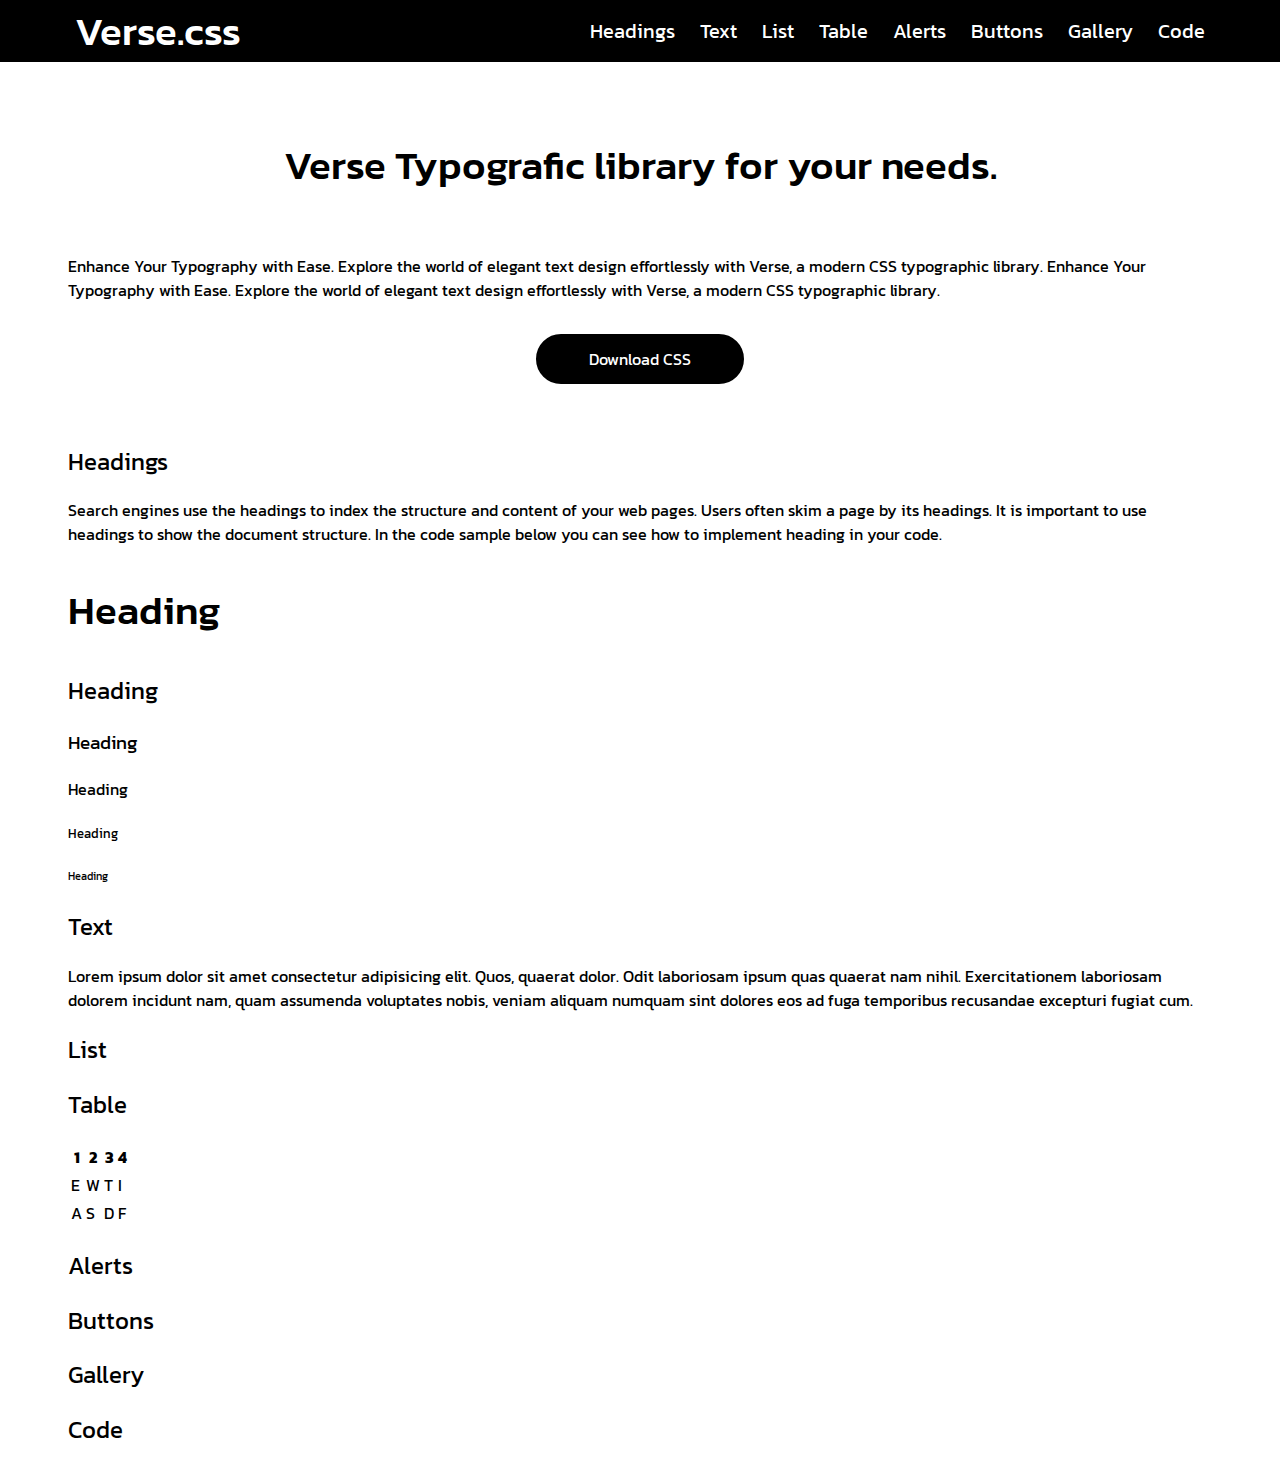
==== docs/html/index.html @ 88861021 "3.10. Update" ====
<!DOCTYPE html>
<html lang="en">
<head>
    <meta charset="UTF-8">
    <meta http-equiv="X-UA-Compatible" content="IE=edge">
    <meta name="viewport" content="width=device-width, initial-scale=1.0">
    <title>Verse.CSS</title>
    <link rel="stylesheet" href="../css/style.css">
    <link rel="stylesheet" href="../css/verse.css">
    <link rel="preconnect" href="https://fonts.googleapis.com">
<link rel="preconnect" href="https://fonts.gstatic.com" crossorigin>
<link rel="preconnect" href="https://fonts.googleapis.com">
<link rel="preconnect" href="https://fonts.gstatic.com" crossorigin>
<link href="https://fonts.googleapis.com/css2?family=Blinker:wght@100;300;400;700&family=Bodoni+Moda:ital,opsz,wght@0,6..96,400;0,6..96,500;0,6..96,600;0,6..96,700;0,6..96,800;1,6..96,400;1,6..96,500;1,6..96,600;1,6..96,700;1,6..96,800&family=Kanit:ital,wght@0,100;0,300;0,400;0,500;0,600;0,700;0,900;1,100;1,300;1,400;1,500;1,600;1,700;1,900&display=swap" rel="stylesheet">
</head>
<body>
  <header class="main-header">
    <nav class="navbar">
        <div class="navbar__title">
            <a href="#">Verse.css</a>
        </div>
        <ul class="navbar__menu">
            <li><a href="#headings">Headings</a></li>
            <li><a href="#text">Text</a></li>
            <li><a href="#list">List</a></li>
            <li><a href="#table">Table</a></li>
            <li><a href="#alerts">Alerts</a></li>
            <li><a href="#buttons">Buttons</a></li>
            <li><a href="#gallery">Gallery</a></li>
            <li><a href="#code">Code</a></li>
        </ul>
    </nav>
  </header>
  <main>
      <section class="first">
          <h1>Verse Typografic library for your needs.</h1>
          <p>
            Enhance Your Typography with Ease. Explore the world of elegant text design effortlessly with Verse, a modern CSS typographic library. Enhance Your Typography with Ease. Explore the world of elegant text design effortlessly with Verse, a modern CSS typographic library.
          </p>
          <a class="button" href="">Download CSS</a>
      </section>
      <section id="headings">
          <h2>Headings</h2>
          <p>Search engines use the headings to index the structure and content of your web pages. Users often skim a page by its headings. It is important to use headings to show the document structure. In the code sample below you can see how to implement heading in your code.</p>
          <h2 class="fake-h1">Heading</h2>
          <h2>Heading</h2>
          <h3>Heading</h3>
          <h4>Heading</h4>
          <h5>Heading</h5>
          <h6>Heading</h6>
      </section>
      <section id="text">
          <h2>Text</h2>
          <p>Lorem ipsum dolor sit amet consectetur adipisicing elit. Quos, quaerat dolor. Odit laboriosam ipsum quas quaerat nam nihil. Exercitationem laboriosam dolorem incidunt nam, quam assumenda voluptates nobis, veniam aliquam numquam sint dolores eos ad fuga temporibus recusandae excepturi fugiat cum.</p>
      </section>
      <section id="list">
          <h2>
              List
          </h2>
      </section>
      <section id="table">
          <h2>Table</h2>
          <table>
              <thead>
                  <tr>
                  <th>1</th>
                  <th>2</th>
                  <th>3</th>
                  <th>4</th>
                </tr>
              </thead>
              <tbody>
                  <tr>
                    <td>E</td>
                    <td>W</td>
                    <td>T</td>
                    <td>I</td>
                  </tr>
                  <tr>
                    <td>A</td>
                    <td>S</td>
                    <td>D</td>
                    <td>F</td>
                  </tr>
              </tbody>
          </table>
      </section>
      <section id="alerts">
        <h2>Alerts</h2>
      </section>
      <section id="buttons">
          <h2>Buttons</h2>
      </section>
      <section id="gallery">
          <h2>Gallery</h2>
      </section>
      <section id="code">
          <h2>Code</h2>
      </section>
  </main>
</body>
</html>
---- docs/css/style.css ----
.main-header{
    padding: 0px 75px;
    background-color: black;
    position: fixed;
    top: 0;
    left: 0;
    right: 0;
}

.navbar{
    display: flex;
    justify-content: space-between;
    align-items: center;
}

.navbar__menu{
    display: flex;
    list-style: none;
}

.navbar__menu > li > a{
    color: white;
    margin-left: 25px;
    font-weight: 400;
    font-size: 20px;
    text-decoration: none;

}

.navbar__menu > li > a:hover{
    color: white;
    margin-left: 25px;
    font-weight: 400;
    font-size: 20px;
    text-decoration: underline;

}

.navbar__title > a {
    text-decoration: none;
    font-size: 40px;
    color: white;
    font-weight: 500;
}

.first{
    padding: 100px 60px 40px;
    display: flex;
    justify-content: center;
    flex-wrap: wrap;
}

.first > p{
    padding: 1em 0em
}

.fake-h1{
    font-size: 40px;
    font-weight: 500;
}

section{
    padding: 0px 60px 0px;
}
---- docs/css/verse.css ----
@import url('https://fonts.googleapis.com/css2?family=Blinker:wght@100;300;400;700&family=Bodoni+Moda:ital,opsz,wght@0,6..96,400;0,6..96,500;0,6..96,600;0,6..96,700;0,6..96,800;1,6..96,400;1,6..96,500;1,6..96,600;1,6..96,700;1,6..96,800&family=Kanit:ital,wght@0,100;0,300;0,400;0,500;0,600;0,700;0,900;1,100;1,300;1,400;1,500;1,600;1,700;1,900&display=swap');

html {
    scroll-behavior: smooth;
  }

body{
font-family: 'Kanit', sans-serif;
font-family: 'Kanit', serif;
}

h1{
    font-size: 40px;
    font-weight: 500;
}

h2{
    font-size: 24px;
    font-weight: 400;
}

h3, h4, h5, h6{
    font-weight: 400;
}

.background{
    position: absolute;
    right: 0;
    bottom: 0;
    z-index: -1 ;
}

.button{
    padding: 10px 50px;
    background-color: black;
    color: white;
    text-decoration: none;
    border-radius: 40px;
    border: solid 3px black;
}

.button:hover{
    padding: 10px 50px;
    background-color: white;
    color: black;
    border-radius: 40px;
    border: solid 3px black;
    transition: 0.2s 0s;
}
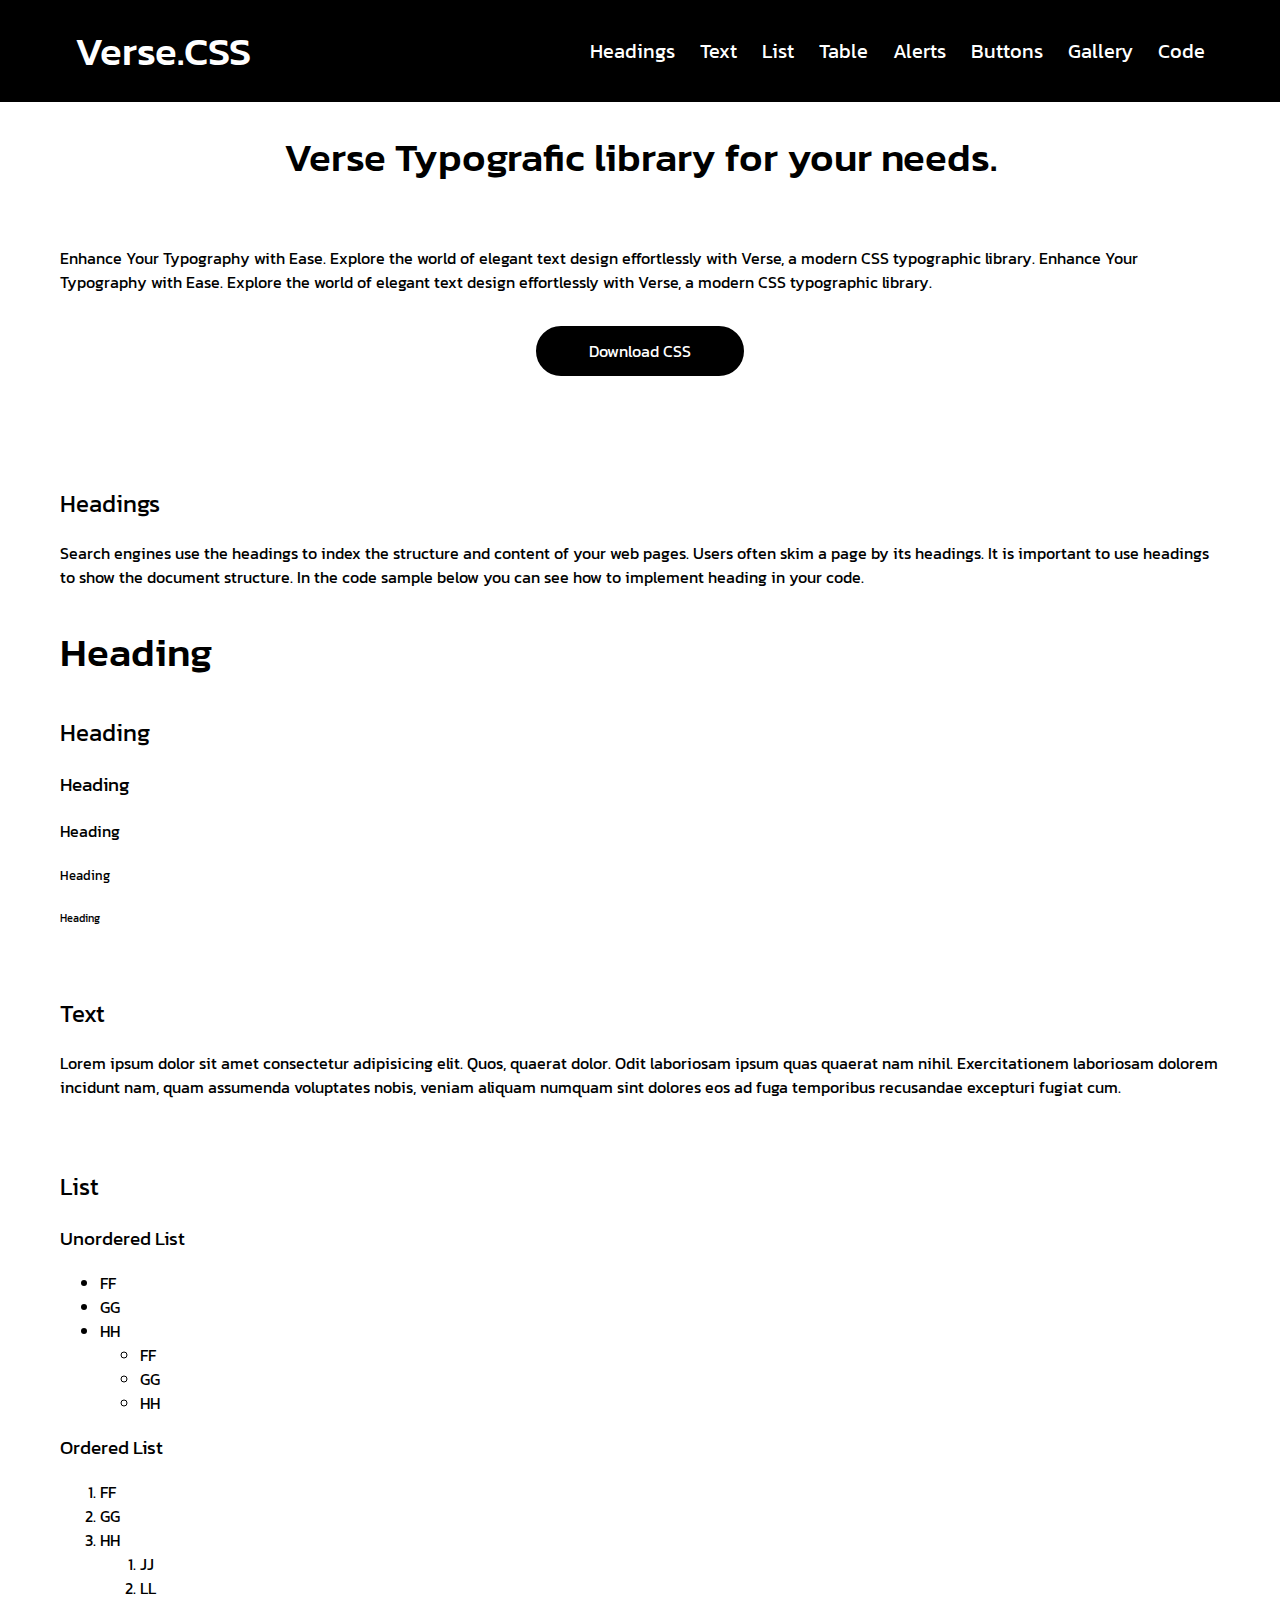
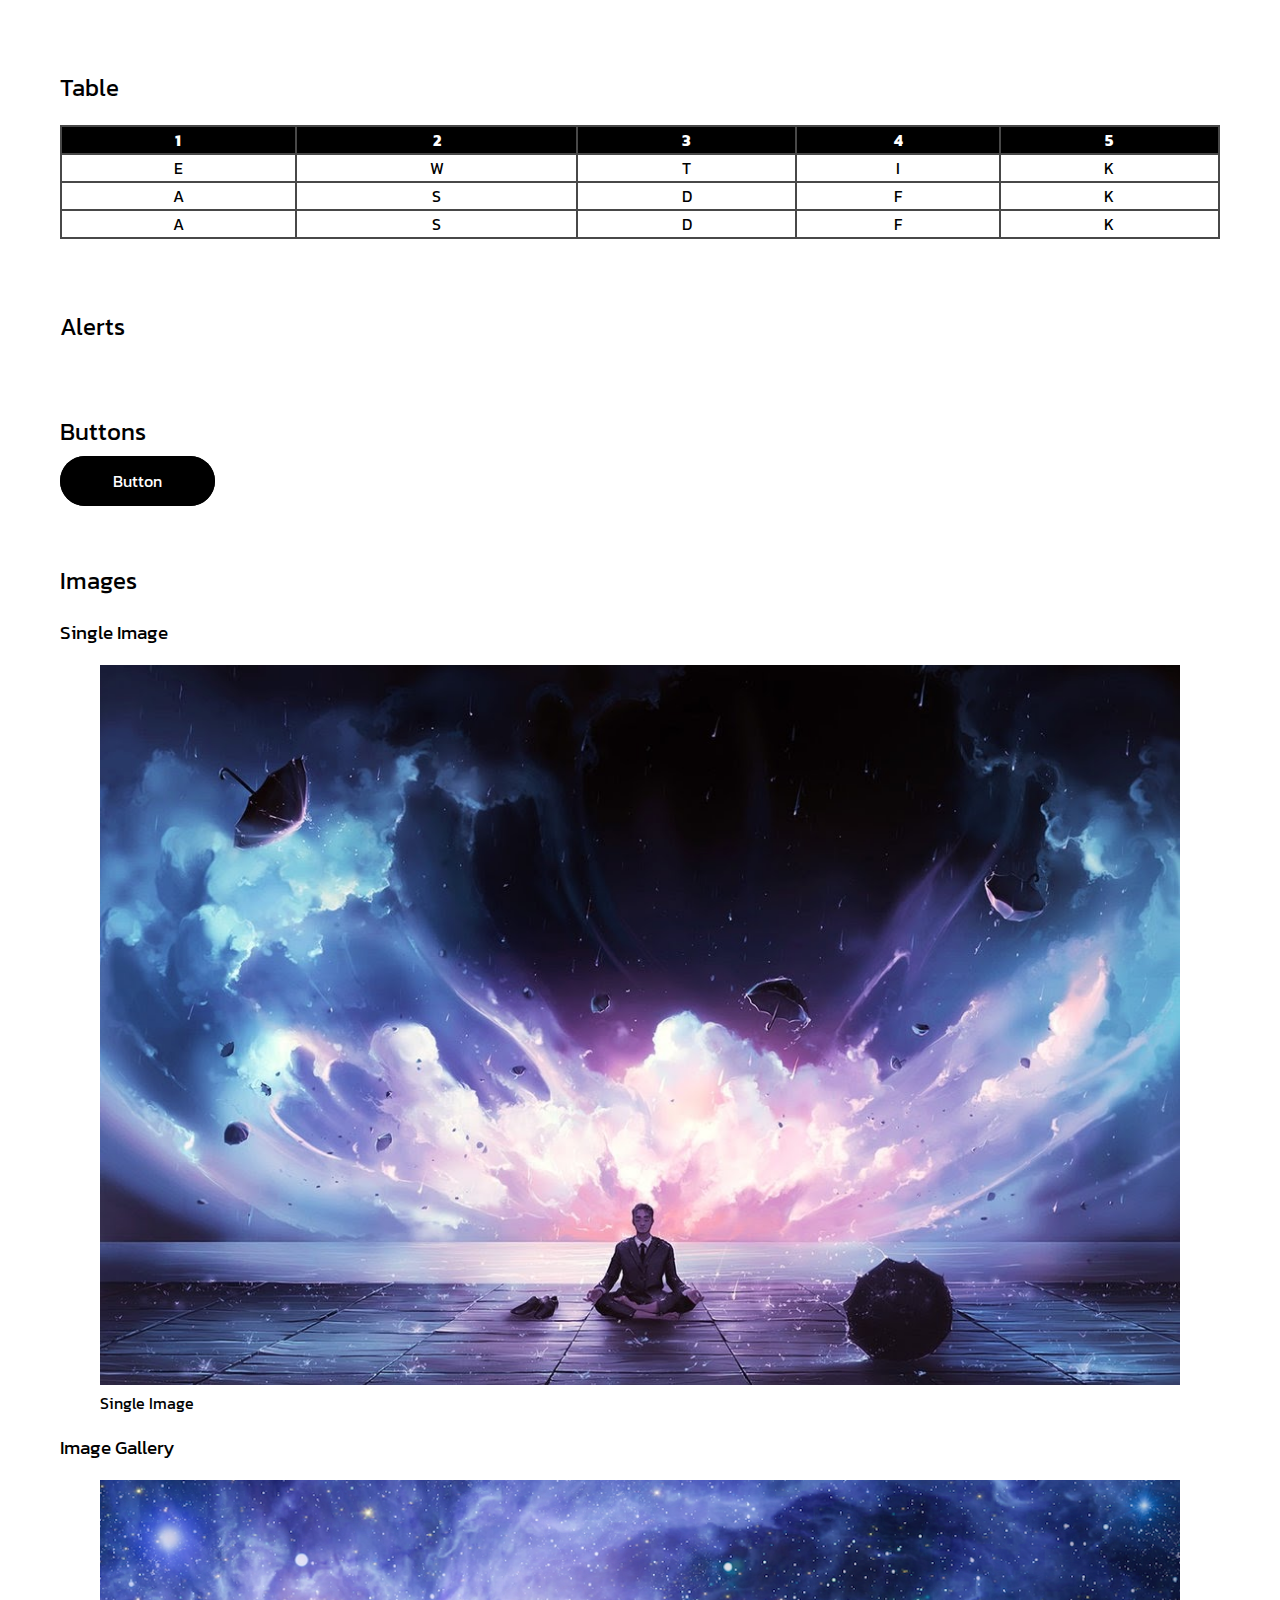
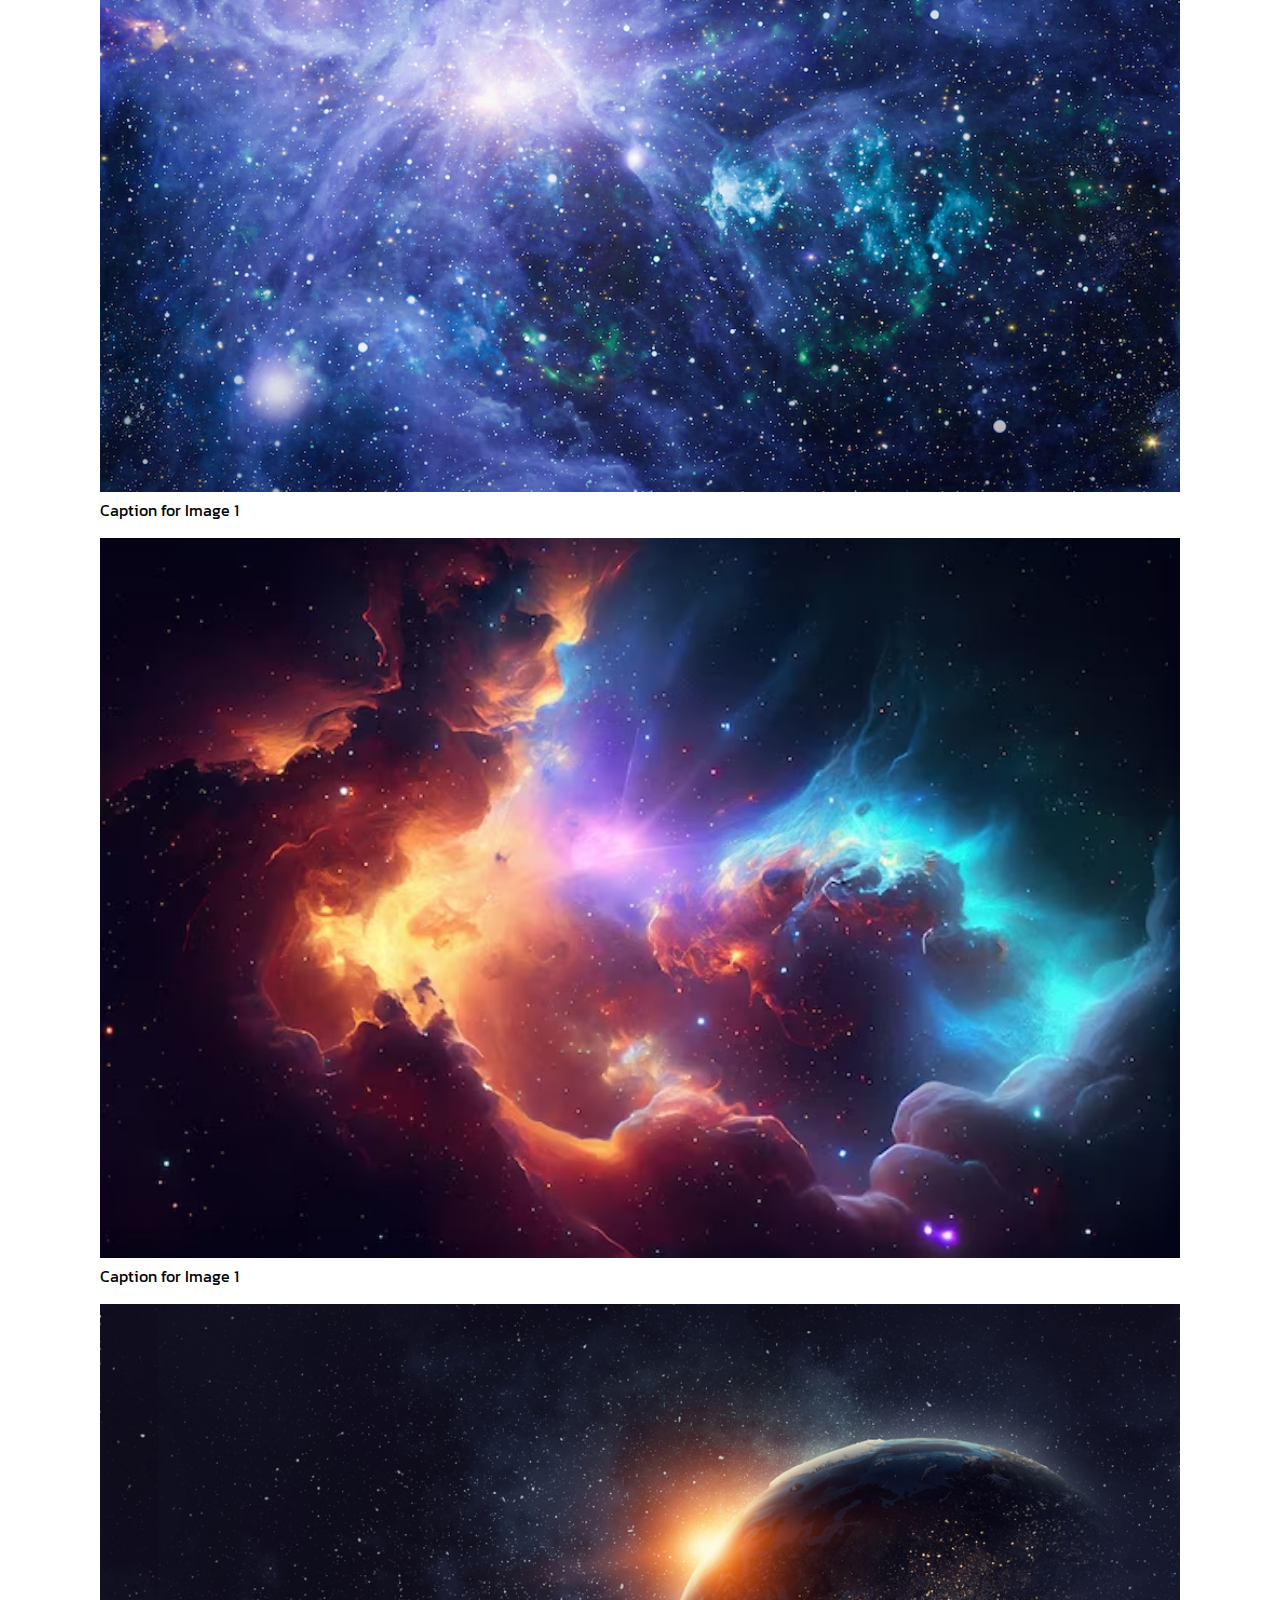
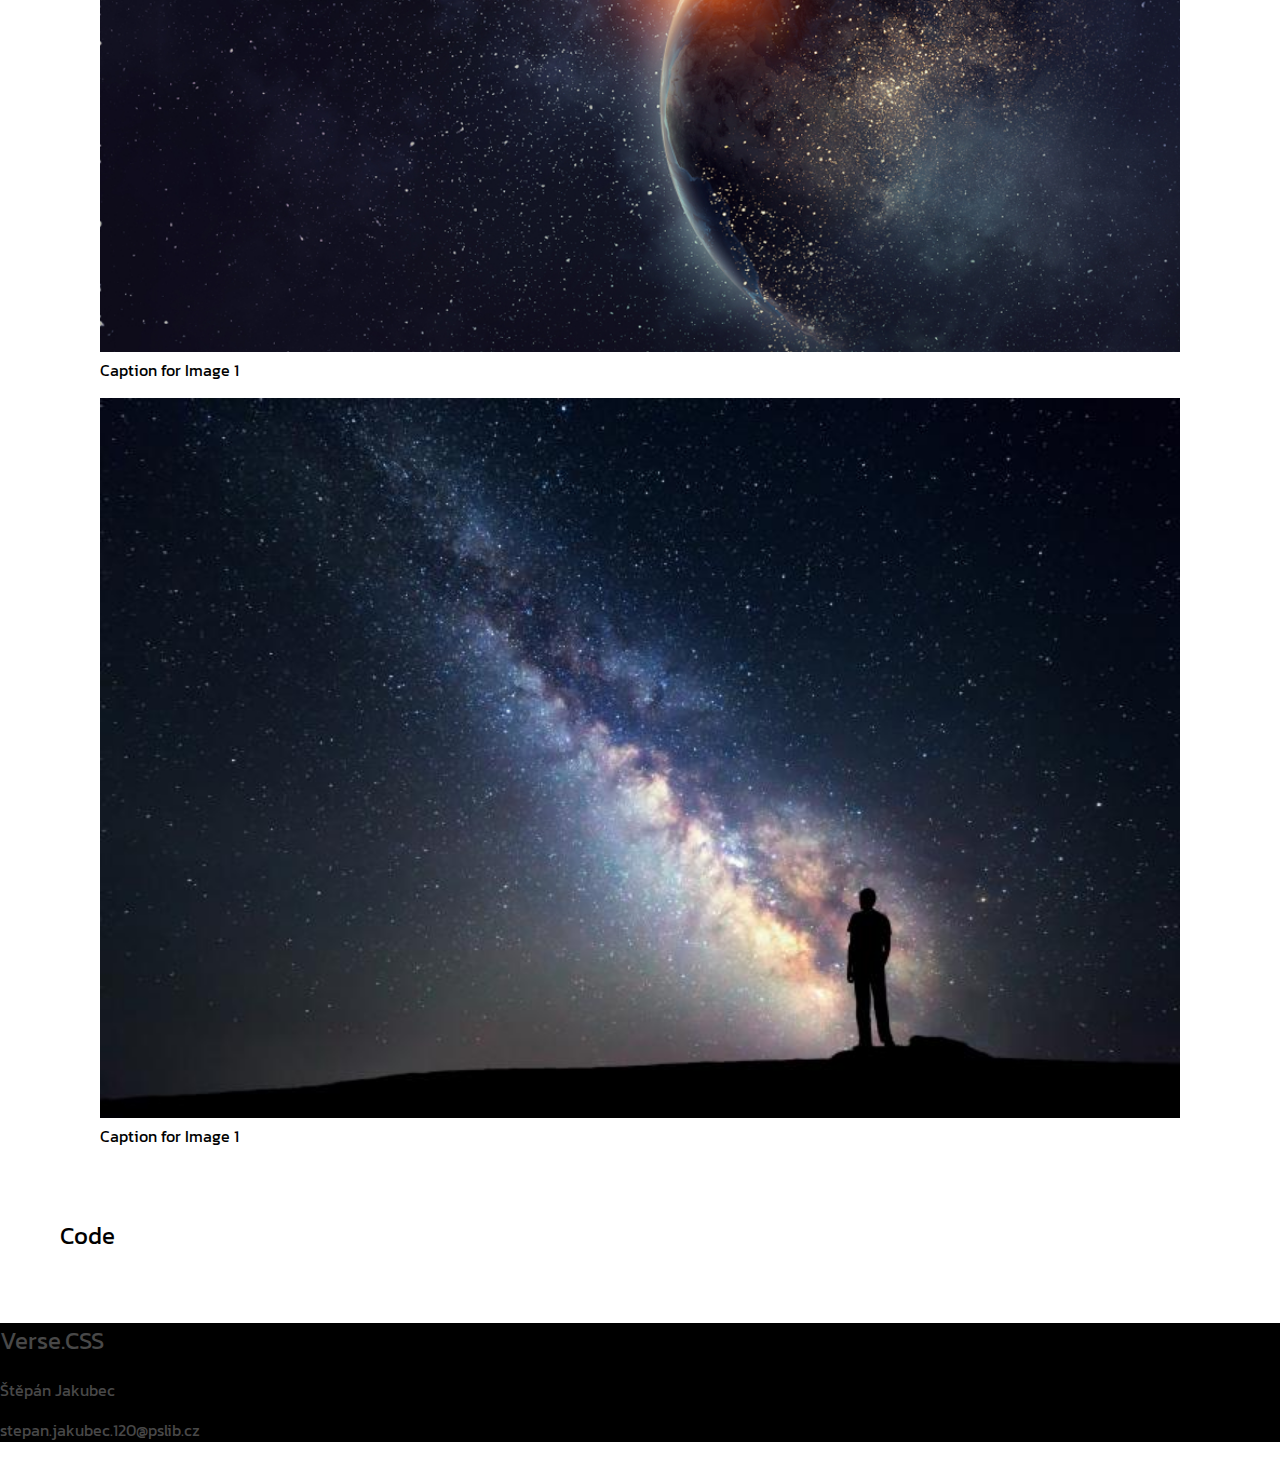
==== commit 6cb3eef4: "11.10 update" ====
--- a/docs/html/index.html
+++ b/docs/html/index.html
@@ -4,9 +4,11 @@
     <meta charset="UTF-8">
     <meta http-equiv="X-UA-Compatible" content="IE=edge">
     <meta name="viewport" content="width=device-width, initial-scale=1.0">
+   <script src="../JS/hamburger.js"></script>
     <title>Verse.CSS</title>
     <link rel="stylesheet" href="../css/style.css">
     <link rel="stylesheet" href="../css/verse.css">
+   <link rel="stylesheet" href="../css/hamburger.css">
     <link rel="preconnect" href="https://fonts.googleapis.com">
 <link rel="preconnect" href="https://fonts.gstatic.com" crossorigin>
 <link rel="preconnect" href="https://fonts.googleapis.com">
@@ -17,9 +19,10 @@
   <header class="main-header">
     <nav class="navbar">
         <div class="navbar__title">
-            <a href="#">Verse.css</a>
+            <a href="#">Verse.CSS</a>
         </div>
-        <ul class="navbar__menu">
+        <div class="navbar__menu">
+          <ul>
             <li><a href="#headings">Headings</a></li>
             <li><a href="#text">Text</a></li>
             <li><a href="#list">List</a></li>
@@ -28,7 +31,26 @@
             <li><a href="#buttons">Buttons</a></li>
             <li><a href="#gallery">Gallery</a></li>
             <li><a href="#code">Code</a></li>
-        </ul>
+          </ul>
+        </div>
+        <div class="hamburger-row">
+          <a href="javascript:void(0)" class="hamburger hamburger-btn hamburger-zone">
+              <span></span>
+              <span></span>
+              <span></span>
+          </a>
+      </div>
+        <ul class="navbar__list hamburger-zone">
+          <li class="navbar--active"><a href="#headings">Headings</a></li>
+          <li><a href="#text">Text</a></li>
+          <li><a href="#list">List</a></li>
+          <li><a href="#table">Table</a></li>
+          <li><a href="#alerts">Alerts</a></li>
+          <li><a href="#buttons">Buttons</a></li>
+          <li><a href="#gallery">Gallery</a></li>
+          <li><a href="#code">Code</a></li>
+          
+      </ul>
     </nav>
   </header>
   <main>
@@ -57,6 +79,27 @@
           <h2>
               List
           </h2>
+          <h3>Unordered List</h3>
+          <ul>
+              <li>FF</li>
+              <li>GG</li>
+              <li>HH</li>
+              <ul>
+                  <li>FF</li>
+                  <li>GG</li>
+                  <li>HH</li>
+              </ul>
+          </ul>
+          <h3>Ordered List</h3>
+          <ol>
+              <li>FF</li>
+              <li>GG</li>
+              <li>HH</li>
+              <ol>
+                  <li>JJ</li>
+                  <li>LL</li>
+              </ol>
+          </ol>
       </section>
       <section id="table">
           <h2>Table</h2>
@@ -67,6 +110,7 @@
                   <th>2</th>
                   <th>3</th>
                   <th>4</th>
+                  <th>5</th>
                 </tr>
               </thead>
               <tbody>
@@ -75,12 +119,21 @@
                     <td>W</td>
                     <td>T</td>
                     <td>I</td>
+                    <td>K</td>
                   </tr>
                   <tr>
                     <td>A</td>
                     <td>S</td>
                     <td>D</td>
                     <td>F</td>
+                    <td>K</td>
+                  </tr>
+                  <tr>
+                    <td>A</td>
+                    <td>S</td>
+                    <td>D</td>
+                    <td>F</td>
+                    <td>K</td>
                   </tr>
               </tbody>
           </table>
@@ -90,13 +143,38 @@
       </section>
       <section id="buttons">
           <h2>Buttons</h2>
+          <a class="button" href="#">Button</a>
       </section>
       <section id="gallery">
-          <h2>Gallery</h2>
+          <h2>Images</h2>
+          <h3>Single Image</h3>
+          <figure>
+          <img class="single" src="../Images/09-Eureka-Rolando-Cyril-AquaSixio-Digital-Art-in-a-Universe-between-Surreal-and-Fantasy-www-designstack-co.jpg" alt="">
+          <figcaption class="caption">Single Image</figcaption>
+        </figure>
+          <h3>Image Gallery</h3>
+          <div class="image-gallery">
+          <figure><img class="single" src="../Images/rwow8CCG3C3GrqHGiK8qcJ.jpg" alt="">
+            <figcaption class="caption">Caption for Image 1</figcaption></figure>
+          <figure><img class="single" src="../Images/ultra-detailed-nebula-abstract-wallpaper-4_1562-749.avif" alt="">
+            <figcaption class="caption">Caption for Image 1</figcaption></figure>
+          <figure><img class="single" src="../Images/universe.jpg" alt="">
+            <figcaption class="caption">Caption for Image 1</figcaption></figure>
+          <figure><img class="single" src="../Images/gettyimages-513298210_credit_den-belitsky.jpg" alt="">
+            <figcaption class="caption">Caption for Image 1</figcaption></figure>
+        </div>
       </section>
       <section id="code">
           <h2>Code</h2>
       </section>
   </main>
+  <footer class="ending">
+    <div class="ending__info">
+      <h2 class="ending__title">Verse.CSS</h2>
+      <p class="ending__name">Štěpán Jakubec</p>
+      <p class="ending__email">stepan.jakubec.120@pslib.cz</p>
+
+    </div>
+  </footer>
 </body>
 </html>
--- a/docs/css/style.css
+++ b/docs/css/style.css
@@ -1,12 +1,29 @@
+
+
+:root {
+    --white: #fff;
+    --black: #000;
+    --gray: #484848;
+}
+
+body{
+    margin: 0;
+}
+
+main{
+    max-width: 1300px;
+    margin: 0 auto;
+}
 
 
 .main-header{
-    padding: 0px 75px;
+    padding: 20px 75px;
     background-color: black;
     position: fixed;
     top: 0;
     left: 0;
     right: 0;
+    z-index: 2;
 }
 
 .navbar{
@@ -15,34 +32,16 @@
     align-items: center;
 }
 
-.navbar__menu{
-    display: flex;
-    list-style: none;
-}
-
-.navbar__menu > li > a{
-    color: white;
-    margin-left: 25px;
-    font-weight: 400;
-    font-size: 20px;
-    text-decoration: none;
-
-}
-
-.navbar__menu > li > a:hover{
-    color: white;
-    margin-left: 25px;
-    font-weight: 400;
-    font-size: 20px;
-    text-decoration: underline;
-
-}
 
 .navbar__title > a {
     text-decoration: none;
     font-size: 40px;
     color: white;
     font-weight: 500;
+}
+
+section{
+    margin-bottom: 70px;
 }
 
 .first{
@@ -63,4 +62,81 @@
 
 section{
     padding: 0px 60px 0px;
+}
+
+footer{
+    background-color: black;
+}
+
+@media (max-width: 1000px){
+    .navbar__menu{
+        display: none;
+    }
+}
+
+@media (min-width: 1000px){
+
+ 
+.navbar__menu{
+    display: flex;
+    list-style: none;
+}
+
+.navbar__menu > ul {
+    display: flex;
+    list-style: none;
+}
+
+.navbar__menu  li  a{
+    color: white;
+    margin-left: 25px;
+    font-weight: 400;
+    font-size: 20px;
+    text-decoration: none;
+
+}
+
+.navbar__menu  li  a:hover{
+    color: white;
+    margin-left: 25px;
+    font-weight: 400;
+    font-size: 20px;
+    text-decoration: underline;
+
+}
+}
+
+.navbar__list{
+    transform: translateX(1000px);
+    transition: 0.35s;
+    position: absolute;
+    background-color: var(--gray);
+    list-style-type: none;
+    left: 0;
+    right: 0;
+    top: 5em;
+    padding: 0;
+    text-align: center;
+}
+
+.navbar__list.active{
+   transform: translateX(0);
+   transition: 00.35s;
+}
+
+.navbar__list li {
+    padding-bottom: 8px;
+    border-bottom: rgb(0, 0, 0) 5px solid;
+    padding: 15px;
+
+}
+
+.navbar__list li a {
+    color: white;
+    text-decoration: none;
+}
+
+.ending{
+    background-color: var(--black);
+    color: var(--gray);
 }--- a/docs/css/verse.css
+++ b/docs/css/verse.css
@@ -1,13 +1,17 @@
 @import url('https://fonts.googleapis.com/css2?family=Blinker:wght@100;300;400;700&family=Bodoni+Moda:ital,opsz,wght@0,6..96,400;0,6..96,500;0,6..96,600;0,6..96,700;0,6..96,800;1,6..96,400;1,6..96,500;1,6..96,600;1,6..96,700;1,6..96,800&family=Kanit:ital,wght@0,100;0,300;0,400;0,500;0,600;0,700;0,900;1,100;1,300;1,400;1,500;1,600;1,700;1,900&display=swap');
+
+:root {
+    --white: #fff;
+    --black: #000;
+    --gray: #484848;
+}
 
 html {
     scroll-behavior: smooth;
+    font-family: 'Kanit', sans-serif;
+font-family: 'Kanit', serif;
   }
 
-body{
-font-family: 'Kanit', sans-serif;
-font-family: 'Kanit', serif;
-}
 
 h1{
     font-size: 40px;
@@ -23,17 +27,10 @@
     font-weight: 400;
 }
 
-.background{
-    position: absolute;
-    right: 0;
-    bottom: 0;
-    z-index: -1 ;
-}
-
 .button{
     padding: 10px 50px;
     background-color: black;
-    color: white;
+    color: var(--white);
     text-decoration: none;
     border-radius: 40px;
     border: solid 3px black;
@@ -46,4 +43,27 @@
     border-radius: 40px;
     border: solid 3px black;
     transition: 0.2s 0s;
-}+}
+
+table{
+    border-collapse: collapse;
+    display: table;
+    width: 100%;
+}
+
+thead{
+    background-color: black;
+    color: white;
+}
+
+th, td{
+    
+    border: solid 2px #484848;
+    border-collapse: collapse;
+    text-align: center;
+}
+
+.single {
+    width: 100%;
+}
+
--- a/docs/css/hamburger.css
+++ b/docs/css/hamburger.css
@@ -0,0 +1,63 @@
+.hamburger {
+    --rotate-time: .15s;
+    --move-time: .1s;
+}
+
+.hamburger {
+    width: 60px;
+    height: 45px;
+    position: absolute;
+    top: 30%;
+}
+  
+.hamburger span {
+    position: absolute;
+    height: 9px;
+    width: 100%;
+    background: #ffffff;
+    border-radius: 4.5px;
+    left: 0;
+}
+
+.hamburger span:nth-child(1) { top: 0px; 
+    transition: 0.2s;}
+  
+.hamburger span:nth-child(2) { top: 18px;
+    transition: 0.5s;}
+  
+.hamburger span:nth-child(3) { bottom: 0px; 
+    transition: 0.2s;}
+
+@media screen and (max-width: 1000px) { 
+   
+
+    .hamburger.active span:nth-child(1){
+        transform: rotateZ(45deg);
+        transition: 0.2s;
+        top: 18px;
+    }
+
+    .hamburger.active span:nth-child(2){
+        transform: translate(100px);
+        transition: 0.5s 0.2s;
+        opacity: 0;
+        overflow: hidden;
+    }
+
+    .hamburger.active span:nth-child(3){
+        transform: rotateZ(-45deg);
+        transition: 0.2s;
+        top: 18px;
+    }
+
+}
+
+@media screen and (min-width: 1000px){
+    .hamburger-row{
+        display: none;
+    }
+
+    .navbar__list{
+        display: none;
+    }
+}
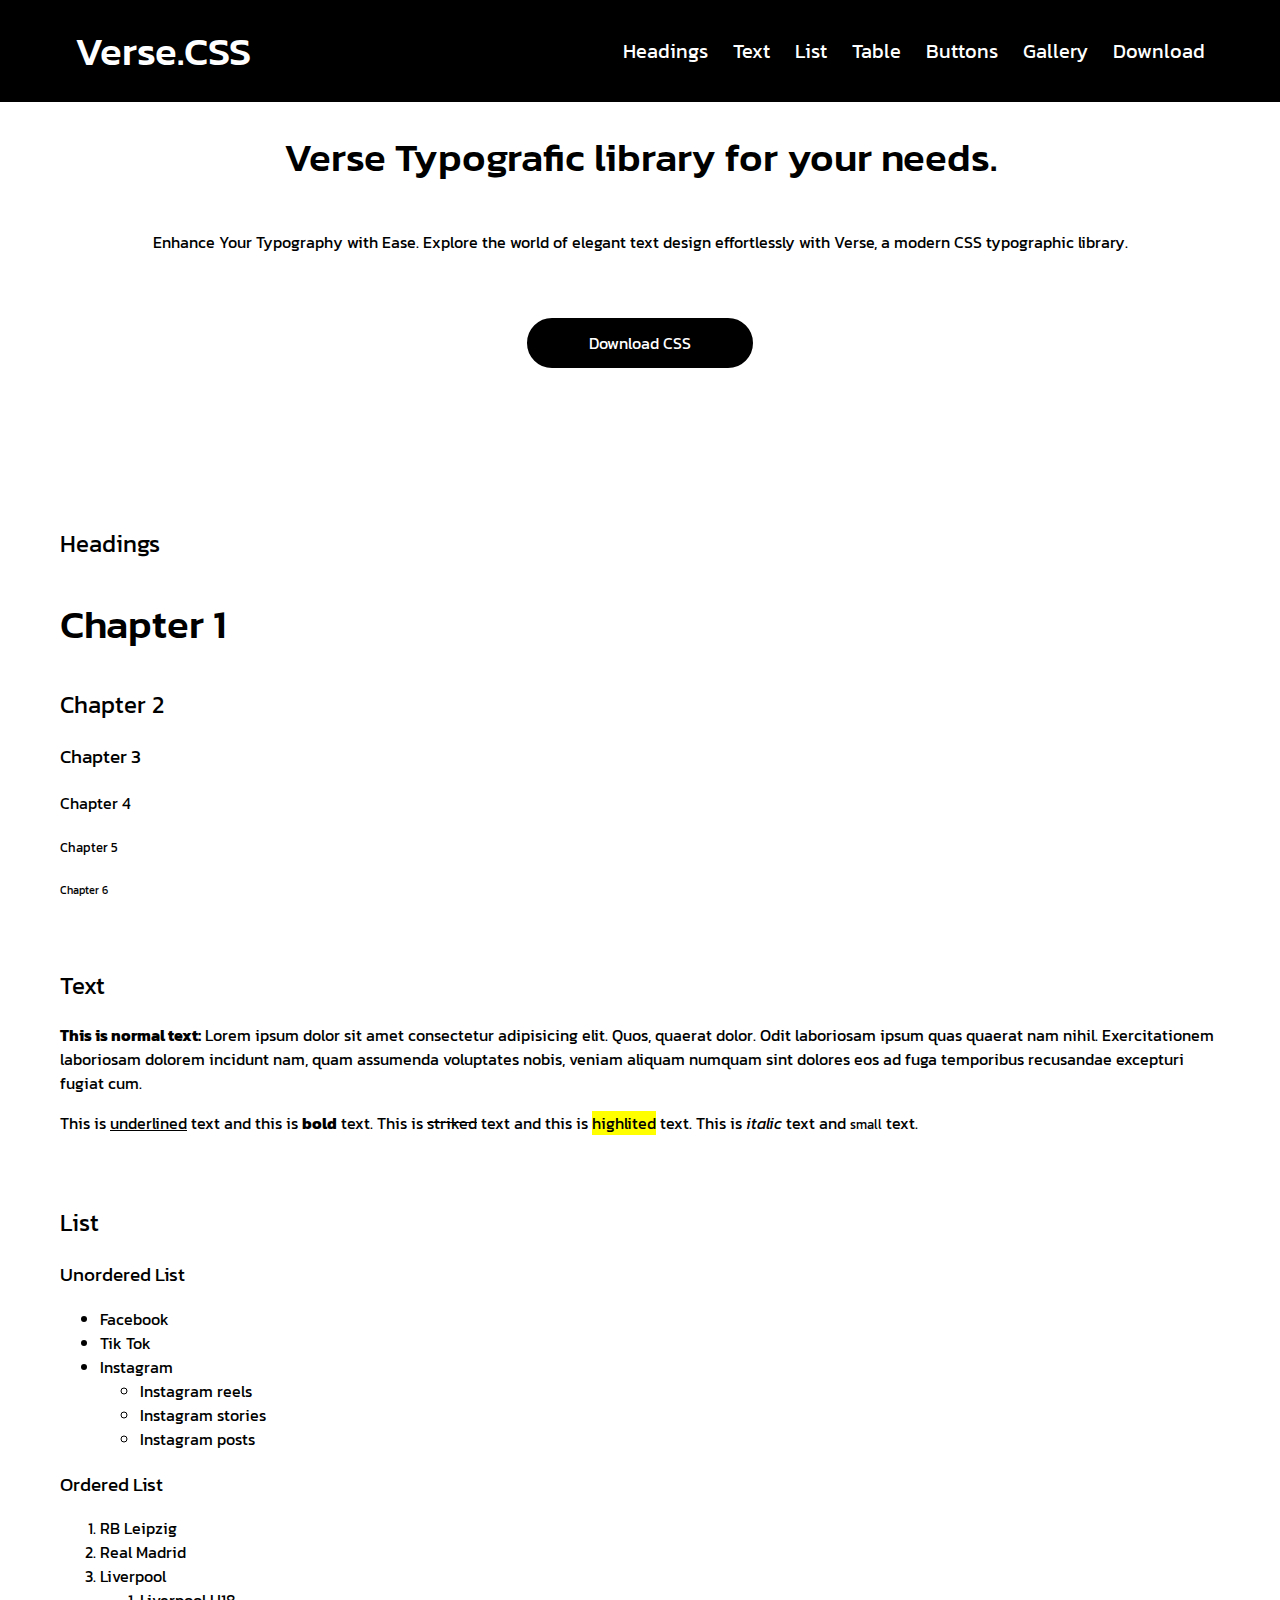
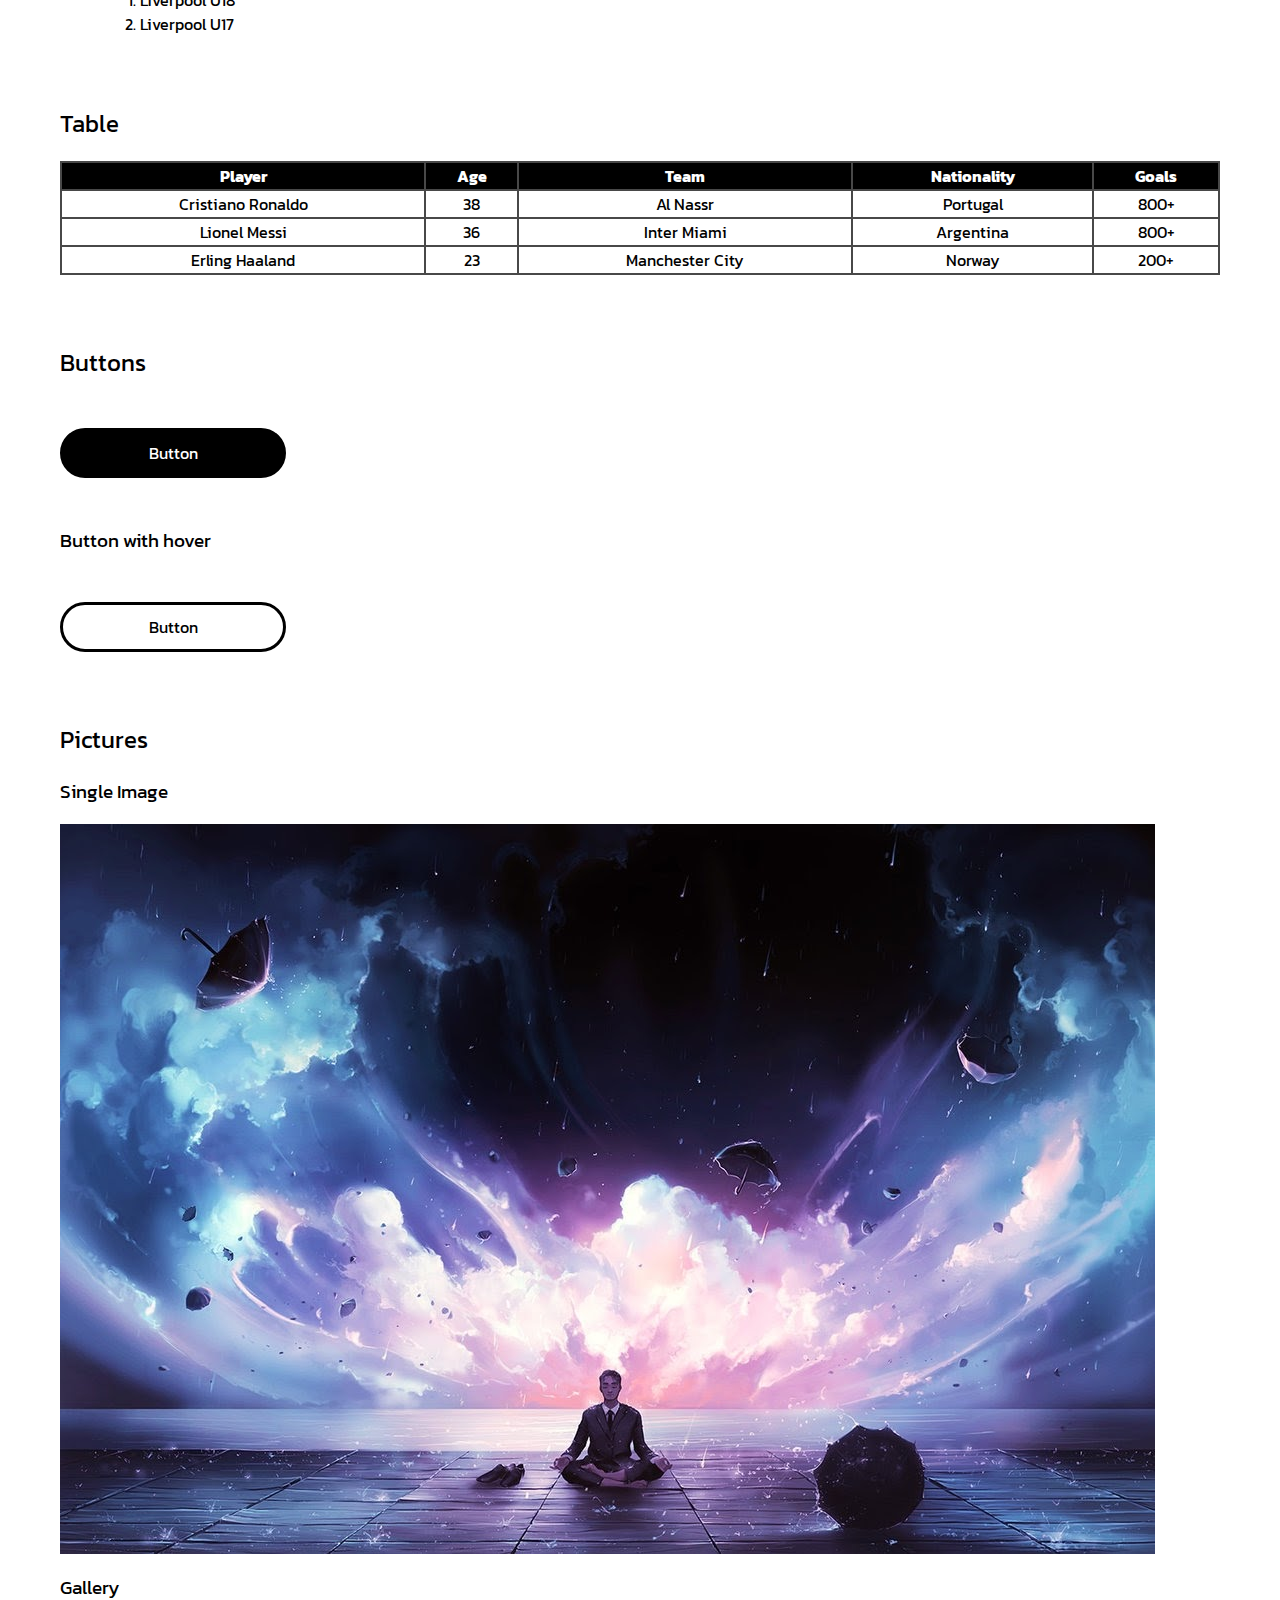
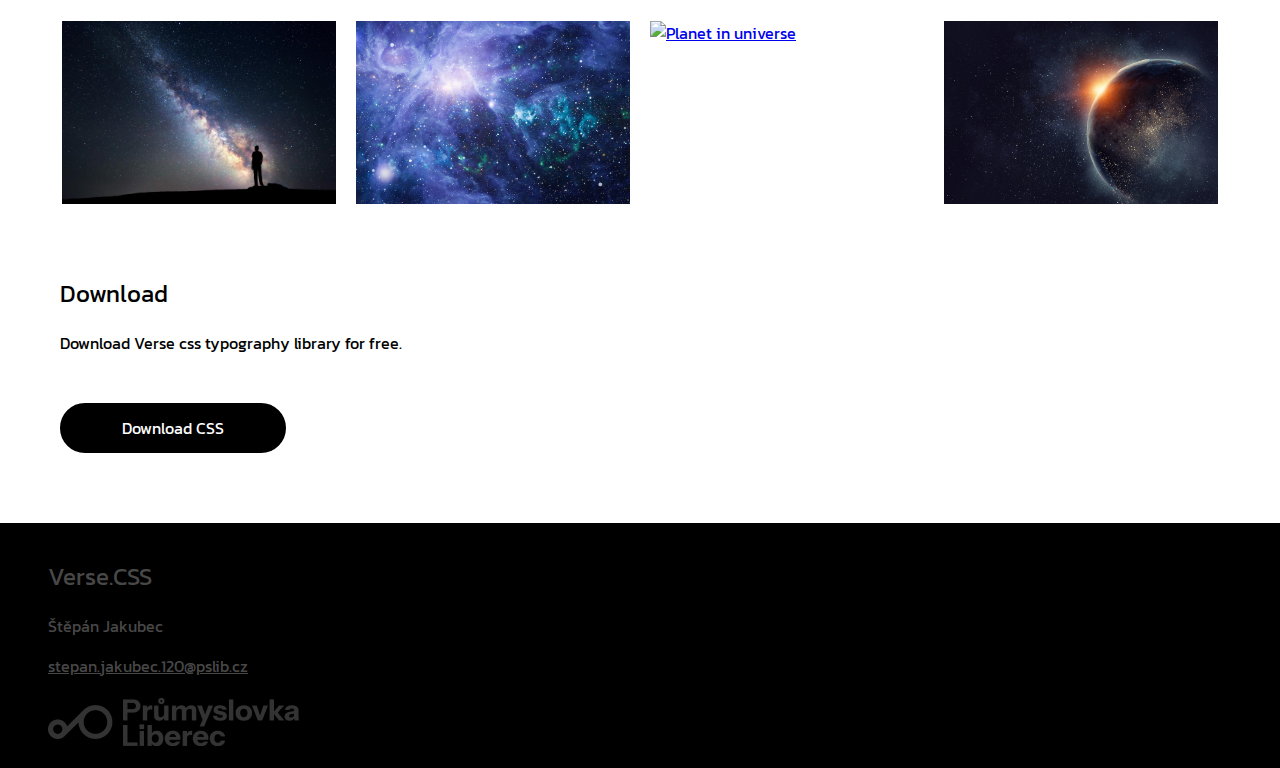
==== commit 6a9ea6d0: "15.10 update" ====
--- a/docs/html/index.html
+++ b/docs/html/index.html
@@ -8,7 +8,7 @@
     <title>Verse.CSS</title>
     <link rel="stylesheet" href="../css/style.css">
     <link rel="stylesheet" href="../css/verse.css">
-   <link rel="stylesheet" href="../css/hamburger.css">
+    <link rel="stylesheet" href="../css/hamburger.css">
     <link rel="preconnect" href="https://fonts.googleapis.com">
 <link rel="preconnect" href="https://fonts.gstatic.com" crossorigin>
 <link rel="preconnect" href="https://fonts.googleapis.com">
@@ -27,10 +27,9 @@
             <li><a href="#text">Text</a></li>
             <li><a href="#list">List</a></li>
             <li><a href="#table">Table</a></li>
-            <li><a href="#alerts">Alerts</a></li>
             <li><a href="#buttons">Buttons</a></li>
             <li><a href="#gallery">Gallery</a></li>
-            <li><a href="#code">Code</a></li>
+            <li><a href="#download">Download</a></li>
           </ul>
         </div>
         <div class="hamburger-row">
@@ -45,10 +44,9 @@
           <li><a href="#text">Text</a></li>
           <li><a href="#list">List</a></li>
           <li><a href="#table">Table</a></li>
-          <li><a href="#alerts">Alerts</a></li>
           <li><a href="#buttons">Buttons</a></li>
           <li><a href="#gallery">Gallery</a></li>
-          <li><a href="#code">Code</a></li>
+          <li><a href="#download">Download</a></li>
           
       </ul>
     </nav>
@@ -56,24 +54,28 @@
   <main>
       <section class="first">
           <h1>Verse Typografic library for your needs.</h1>
+          <div class="intro">
           <p>
-            Enhance Your Typography with Ease. Explore the world of elegant text design effortlessly with Verse, a modern CSS typographic library. Enhance Your Typography with Ease. Explore the world of elegant text design effortlessly with Verse, a modern CSS typographic library.
+            Enhance Your Typography with Ease. Explore the world of elegant text design effortlessly with Verse, a modern CSS typographic library. 
           </p>
           <a class="button" href="">Download CSS</a>
+          </div>
       </section>
       <section id="headings">
           <h2>Headings</h2>
-          <p>Search engines use the headings to index the structure and content of your web pages. Users often skim a page by its headings. It is important to use headings to show the document structure. In the code sample below you can see how to implement heading in your code.</p>
-          <h2 class="fake-h1">Heading</h2>
-          <h2>Heading</h2>
-          <h3>Heading</h3>
-          <h4>Heading</h4>
-          <h5>Heading</h5>
-          <h6>Heading</h6>
+          <h2 class="fake-h1">Chapter 1</h2>
+          <h2>Chapter 2</h2>
+          <h3>Chapter 3</h3>
+          <h4>Chapter 4</h4>
+          <h5>Chapter 5</h5>
+          <h6>Chapter 6</h6>
       </section>
       <section id="text">
           <h2>Text</h2>
-          <p>Lorem ipsum dolor sit amet consectetur adipisicing elit. Quos, quaerat dolor. Odit laboriosam ipsum quas quaerat nam nihil. Exercitationem laboriosam dolorem incidunt nam, quam assumenda voluptates nobis, veniam aliquam numquam sint dolores eos ad fuga temporibus recusandae excepturi fugiat cum.</p>
+          <p> <b>This is normal text:</b> Lorem ipsum dolor sit amet consectetur adipisicing elit. Quos, quaerat dolor. Odit laboriosam ipsum quas quaerat nam nihil. Exercitationem laboriosam dolorem incidunt nam, quam assumenda voluptates nobis, veniam aliquam numquam sint dolores eos ad fuga temporibus recusandae excepturi fugiat cum.</p>
+          <p>This is <u>underlined</u> text and this is <b>bold</b> text. This is <s>striked</s> text and this
+            is <mark>highlited</mark> text. This is <i>italic</i> text and <small>small</small> text.
+
       </section>
       <section id="list">
           <h2>
@@ -81,23 +83,23 @@
           </h2>
           <h3>Unordered List</h3>
           <ul>
-              <li>FF</li>
-              <li>GG</li>
-              <li>HH</li>
+              <li>Facebook</li>
+              <li>Tik Tok</li>
+              <li>Instagram</li>
               <ul>
-                  <li>FF</li>
-                  <li>GG</li>
-                  <li>HH</li>
+                  <li>Instagram reels</li>
+                  <li>Instagram stories</li>
+                  <li>Instagram posts</li>
               </ul>
           </ul>
           <h3>Ordered List</h3>
           <ol>
-              <li>FF</li>
-              <li>GG</li>
-              <li>HH</li>
+              <li>RB Leipzig</li>
+              <li>Real Madrid</li>
+              <li>Liverpool</li>
               <ol>
-                  <li>JJ</li>
-                  <li>LL</li>
+                  <li>Liverpool U18</li>
+                  <li>Liverpool U17</li>
               </ol>
           </ol>
       </section>
@@ -106,74 +108,94 @@
           <table>
               <thead>
                   <tr>
-                  <th>1</th>
-                  <th>2</th>
-                  <th>3</th>
-                  <th>4</th>
-                  <th>5</th>
+                  <th>Player</th>
+                  <th>Age</th>
+                  <th>Team</th>
+                  <th>Nationality</th>
+                  <th>Goals</th>
                 </tr>
               </thead>
               <tbody>
                   <tr>
-                    <td>E</td>
-                    <td>W</td>
-                    <td>T</td>
-                    <td>I</td>
-                    <td>K</td>
+                    <td>Cristiano Ronaldo</td>
+                    <td>38</td>
+                    <td>Al Nassr</td>
+                    <td>Portugal</td>
+                    <td>800+</td>
                   </tr>
                   <tr>
-                    <td>A</td>
-                    <td>S</td>
-                    <td>D</td>
-                    <td>F</td>
-                    <td>K</td>
+                    <td>Lionel Messi</td>
+                    <td>36</td>
+                    <td>Inter Miami</td>
+                    <td>Argentina</td>
+                    <td>800+</td>
                   </tr>
                   <tr>
-                    <td>A</td>
-                    <td>S</td>
-                    <td>D</td>
-                    <td>F</td>
-                    <td>K</td>
+                    <td>Erling Haaland</td>
+                    <td>23</td>
+                    <td>Manchester City</td>
+                    <td>Norway</td>
+                    <td>200+</td>
                   </tr>
               </tbody>
           </table>
       </section>
-      <section id="alerts">
-        <h2>Alerts</h2>
-      </section>
       <section id="buttons">
           <h2>Buttons</h2>
           <a class="button" href="#">Button</a>
+          <h3>Button with hover</h3>
+          <a class="button button--hover" href="#">Button</a>
       </section>
       <section id="gallery">
-          <h2>Images</h2>
-          <h3>Single Image</h3>
-          <figure>
-          <img class="single" src="../Images/09-Eureka-Rolando-Cyril-AquaSixio-Digital-Art-in-a-Universe-between-Surreal-and-Fantasy-www-designstack-co.jpg" alt="">
-          <figcaption class="caption">Single Image</figcaption>
+        <h2>Pictures</h2>
+        <h3>Single Image</h3>
+        <figure class="gallery__block">
+            <a href="../Images/09-Eureka-Rolando-Cyril-AquaSixio-Digital-Art-in-a-Universe-between-Surreal-and-Fantasy-www-designstack-co.jpg">
+                <img src="../Images/09-Eureka-Rolando-Cyril-AquaSixio-Digital-Art-in-a-Universe-between-Surreal-and-Fantasy-www-designstack-co.jpg" alt="Man sitting in a universe">
+                <figcaption class="gallery__caption">Single Image</figcaption>
+            </a>
         </figure>
-          <h3>Image Gallery</h3>
-          <div class="image-gallery">
-          <figure><img class="single" src="../Images/rwow8CCG3C3GrqHGiK8qcJ.jpg" alt="">
-            <figcaption class="caption">Caption for Image 1</figcaption></figure>
-          <figure><img class="single" src="../Images/ultra-detailed-nebula-abstract-wallpaper-4_1562-749.avif" alt="">
-            <figcaption class="caption">Caption for Image 1</figcaption></figure>
-          <figure><img class="single" src="../Images/universe.jpg" alt="">
-            <figcaption class="caption">Caption for Image 1</figcaption></figure>
-          <figure><img class="single" src="../Images/gettyimages-513298210_credit_den-belitsky.jpg" alt="">
-            <figcaption class="caption">Caption for Image 1</figcaption></figure>
+        <h3>Gallery</h3>
+        <div class="gallery">
+            <figure class="gallery__block">
+                <a href="../Images/gettyimages-513298210_credit_den-belitsky.jpg">
+                    <img src="../Images/gettyimages-513298210_credit_den-belitsky.jpg" alt="Man staring at the galaxy">
+                    <figcaption class="gallery__caption">Second Image</figcaption>
+                </a>
+            </figure>
+            <figure class="gallery__block">
+                <a href="../Images/rwow8CCG3C3GrqHGiK8qcJ.jpg">
+                    <img src="../Images/rwow8CCG3C3GrqHGiK8qcJ.jpg" alt="Image of a universe">
+                    <figcaption class="gallery__caption">Third Image</figcaption>
+                </a>
+            </figure>
+            <figure class="gallery__block">
+                <a href="../Images/ultra-detailed-nebula-abstract-wallpaper-4_1562-749.avif">
+                    <img src="../Images/1328085.png" alt="Planet in universe">
+                    <figcaption class="gallery__caption">Fourth Image</figcaption>
+                </a>
+            </figure>
+            <figure class="gallery__block">
+              <a href="../Images/universe.jpg">
+                  <img src="../Images/universe.jpg" alt="Planet in universe with sun in the background">
+                  <figcaption class="gallery__caption">Fifth Image</figcaption>
+              </a>
+          </figure>
         </div>
-      </section>
-      <section id="code">
-          <h2>Code</h2>
+    </section>
+      <section id="download">
+          <h2>Download</h2>
+          <p>Download Verse css typography library for free.</p>
+          <a class="button" href="">Download CSS</a>
+
       </section>
   </main>
   <footer class="ending">
     <div class="ending__info">
       <h2 class="ending__title">Verse.CSS</h2>
       <p class="ending__name">Štěpán Jakubec</p>
-      <p class="ending__email">stepan.jakubec.120@pslib.cz</p>
-
+      <a href="mailto:stepan.jakubec.120@pslib.cz" class="ending__email">stepan.jakubec.120@pslib.cz</a>
+      <img class="ending__logo" src="../Images/Logo_prumyslovka_bile_RGB.png" alt="Logo Prumyslovky Liberec">
     </div>
   </footer>
 </body>
--- a/docs/css/style.css
+++ b/docs/css/style.css
@@ -40,8 +40,15 @@
     font-weight: 500;
 }
 
+.intro{
+    display: flex;
+    flex-direction: column;
+    align-items: center;
+}
+
 section{
     margin-bottom: 70px;
+    padding: 0px 60px 0px;
 }
 
 .first{
@@ -60,10 +67,6 @@
     font-weight: 500;
 }
 
-section{
-    padding: 0px 60px 0px;
-}
-
 footer{
     background-color: black;
 }
@@ -71,6 +74,10 @@
 @media (max-width: 1000px){
     .navbar__menu{
         display: none;
+    }
+
+    section{
+        padding: 0px 20px 0px;
     }
 }
 
@@ -102,8 +109,8 @@
     font-weight: 400;
     font-size: 20px;
     text-decoration: underline;
+}
 
-}
 }
 
 .navbar__list{
@@ -136,7 +143,21 @@
     text-decoration: none;
 }
 
+footer{
+    padding: 1em 3em;
+}
+
 .ending{
     background-color: var(--black);
     color: var(--gray);
+}
+
+.ending__email{
+    color: #484848;
+    display: block;
+    margin-bottom: 20px;
+}
+
+.ending__logo{
+    opacity: 20%;
 }--- a/docs/css/verse.css
+++ b/docs/css/verse.css
@@ -34,6 +34,16 @@
     text-decoration: none;
     border-radius: 40px;
     border: solid 3px black;
+    width: 120px;
+    text-align: center;
+    margin: 3em 0;
+    display: block;
+}
+
+.button--hover{
+    
+    background-color: white;
+    color: black;
 }
 
 .button:hover{
@@ -63,7 +73,75 @@
     text-align: center;
 }
 
-.single {
-    width: 100%;
+/*Images*/
+
+.gallery {
+    display: grid;
+    grid-template-columns: repeat(auto-fit, minmax(250px, 1fr));
+    padding: 2px;
+    transition: 0.3s;
+    flex-wrap: wrap;
+    gap: 20px;
 }
 
+.gallery__block {
+    overflow: hidden;
+    width: fit-content;
+    margin: 0;
+
+}
+
+.gallery__block:hover .gallery__caption {
+    opacity: 1;
+    background-color: rgba(0, 0, 0, 0.5);
+    transition: 0.3s;
+}
+
+.gallery__block a {
+    display: block;
+    transition: 0.3s;
+    position: relative;
+    height: 100%;
+}
+
+.gallery__block img {
+    transition: 0.3s;
+    display: block;
+    flex: 1;
+    height: 100%;
+    width: 100%;
+    object-fit: cover;
+    object-position: center;
+}
+
+.gallery__block a:hover img {
+    transform: scale(1.07);
+    transition: 0.3s;
+}
+
+figure .gallery__caption {
+    position: absolute;
+    bottom: 0px;
+    left: 0;
+    width: 100%;
+    font-size: 13px;
+    color: #fff;
+    opacity: 0;
+    transition: 0.3s;
+    height: 100%;
+    display: flex;
+    justify-content: center;
+    align-items: center;
+}
+
+@media (min-width: 768px) {
+    .gallery__block a {
+        height: 100%;
+    }
+
+    .gallery__block {
+        flex: 1;
+    }
+
+}
+
